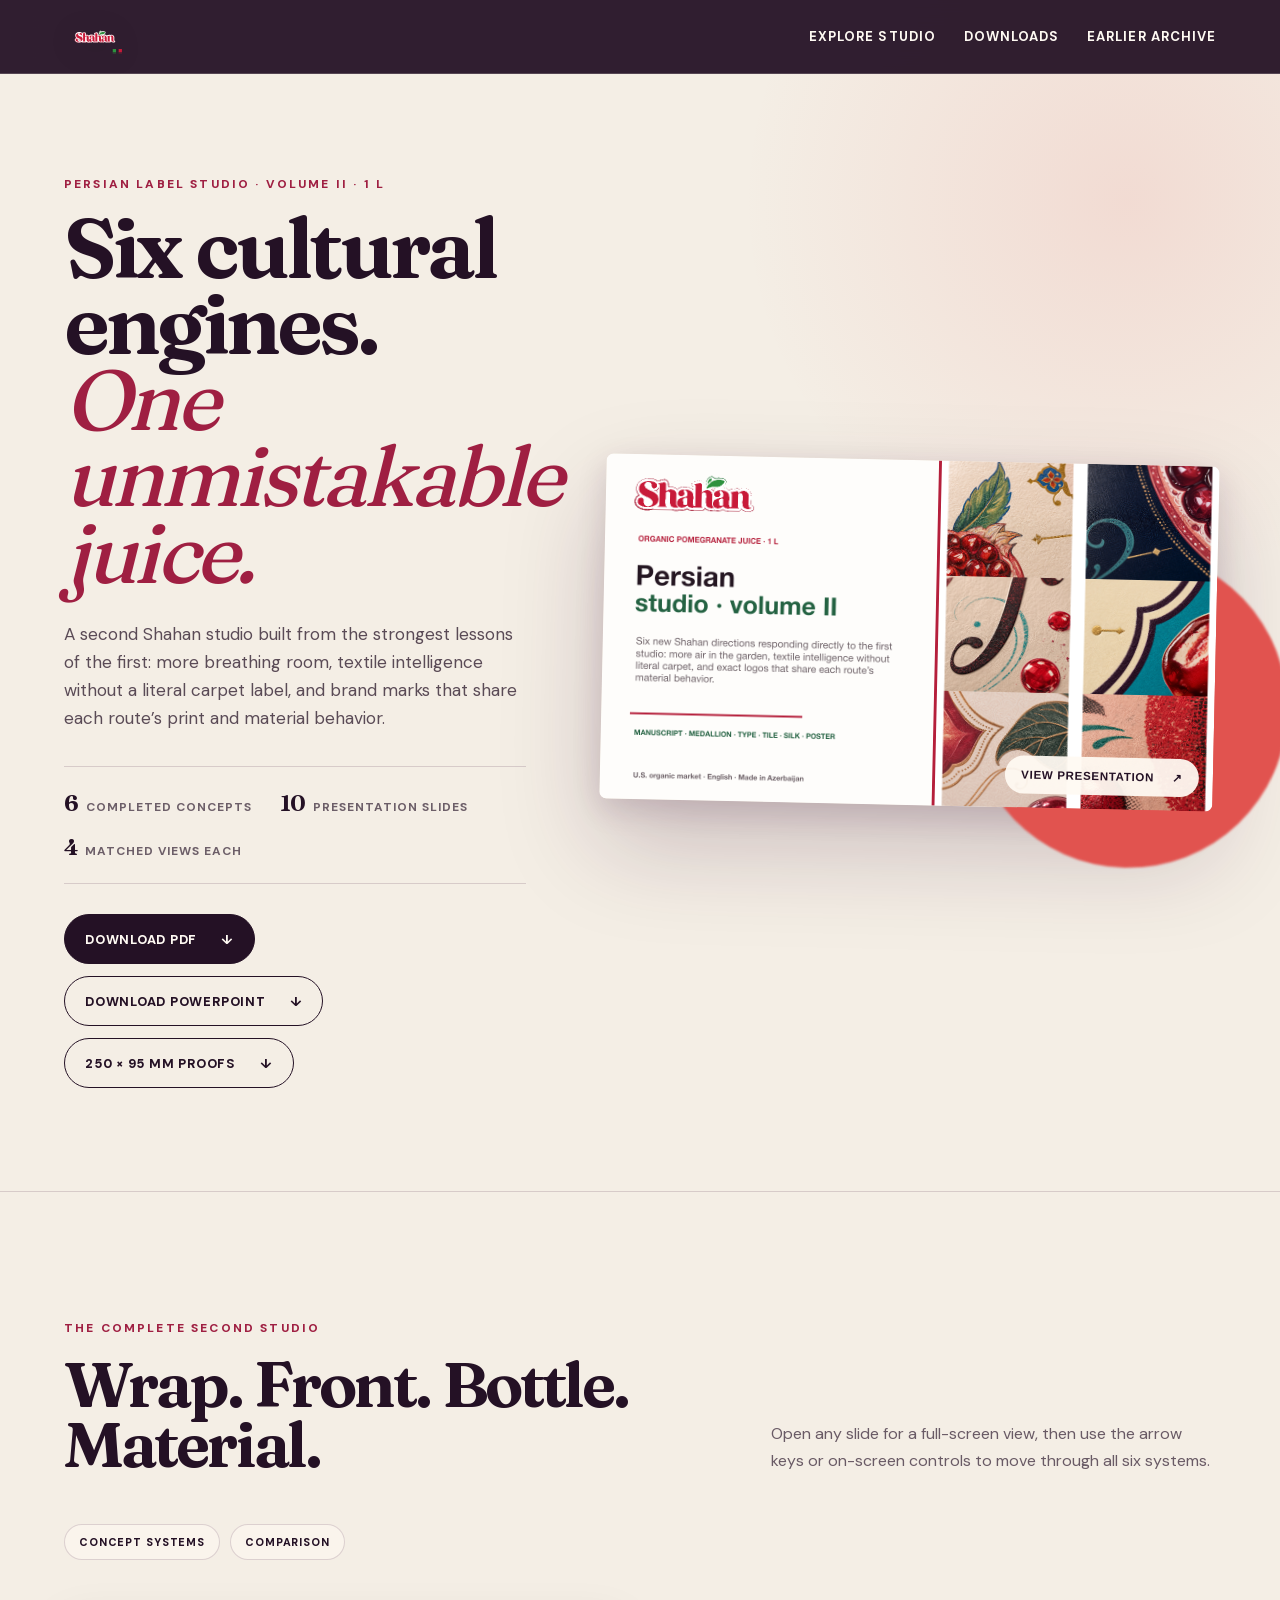
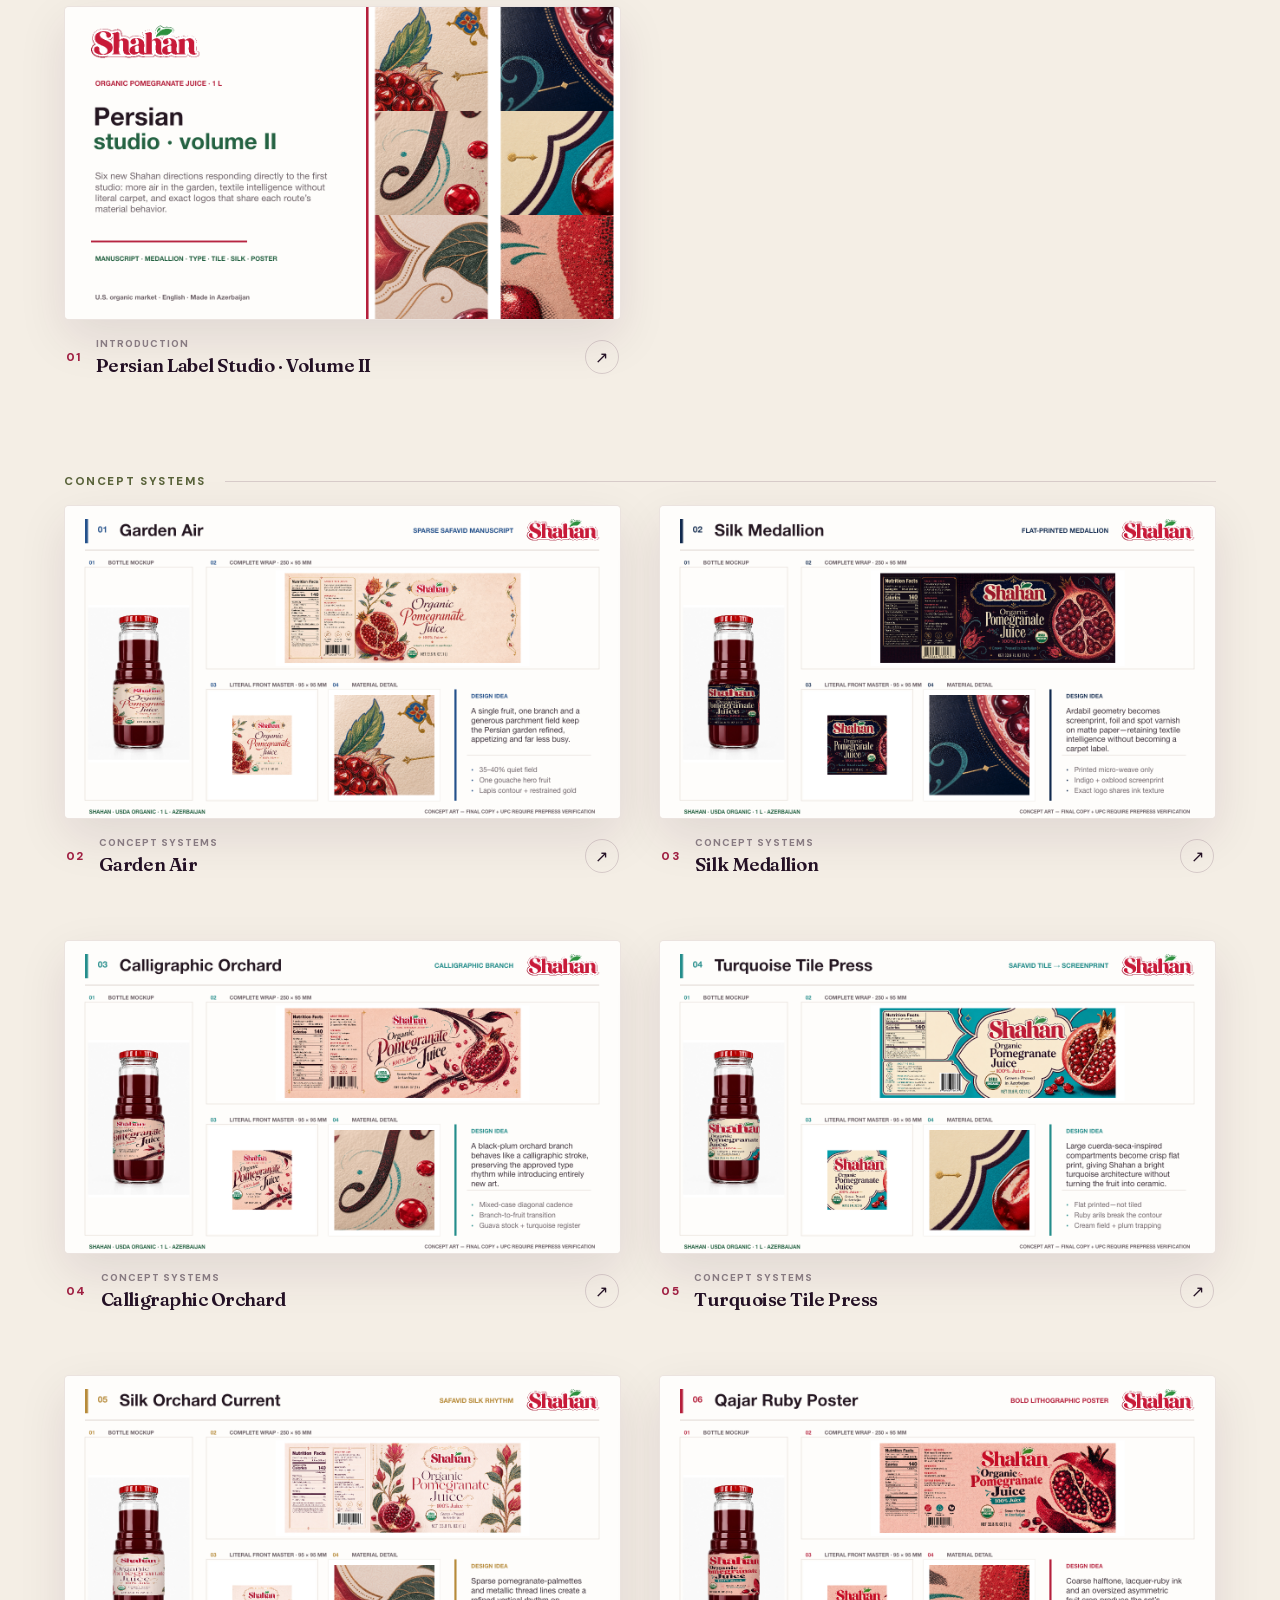
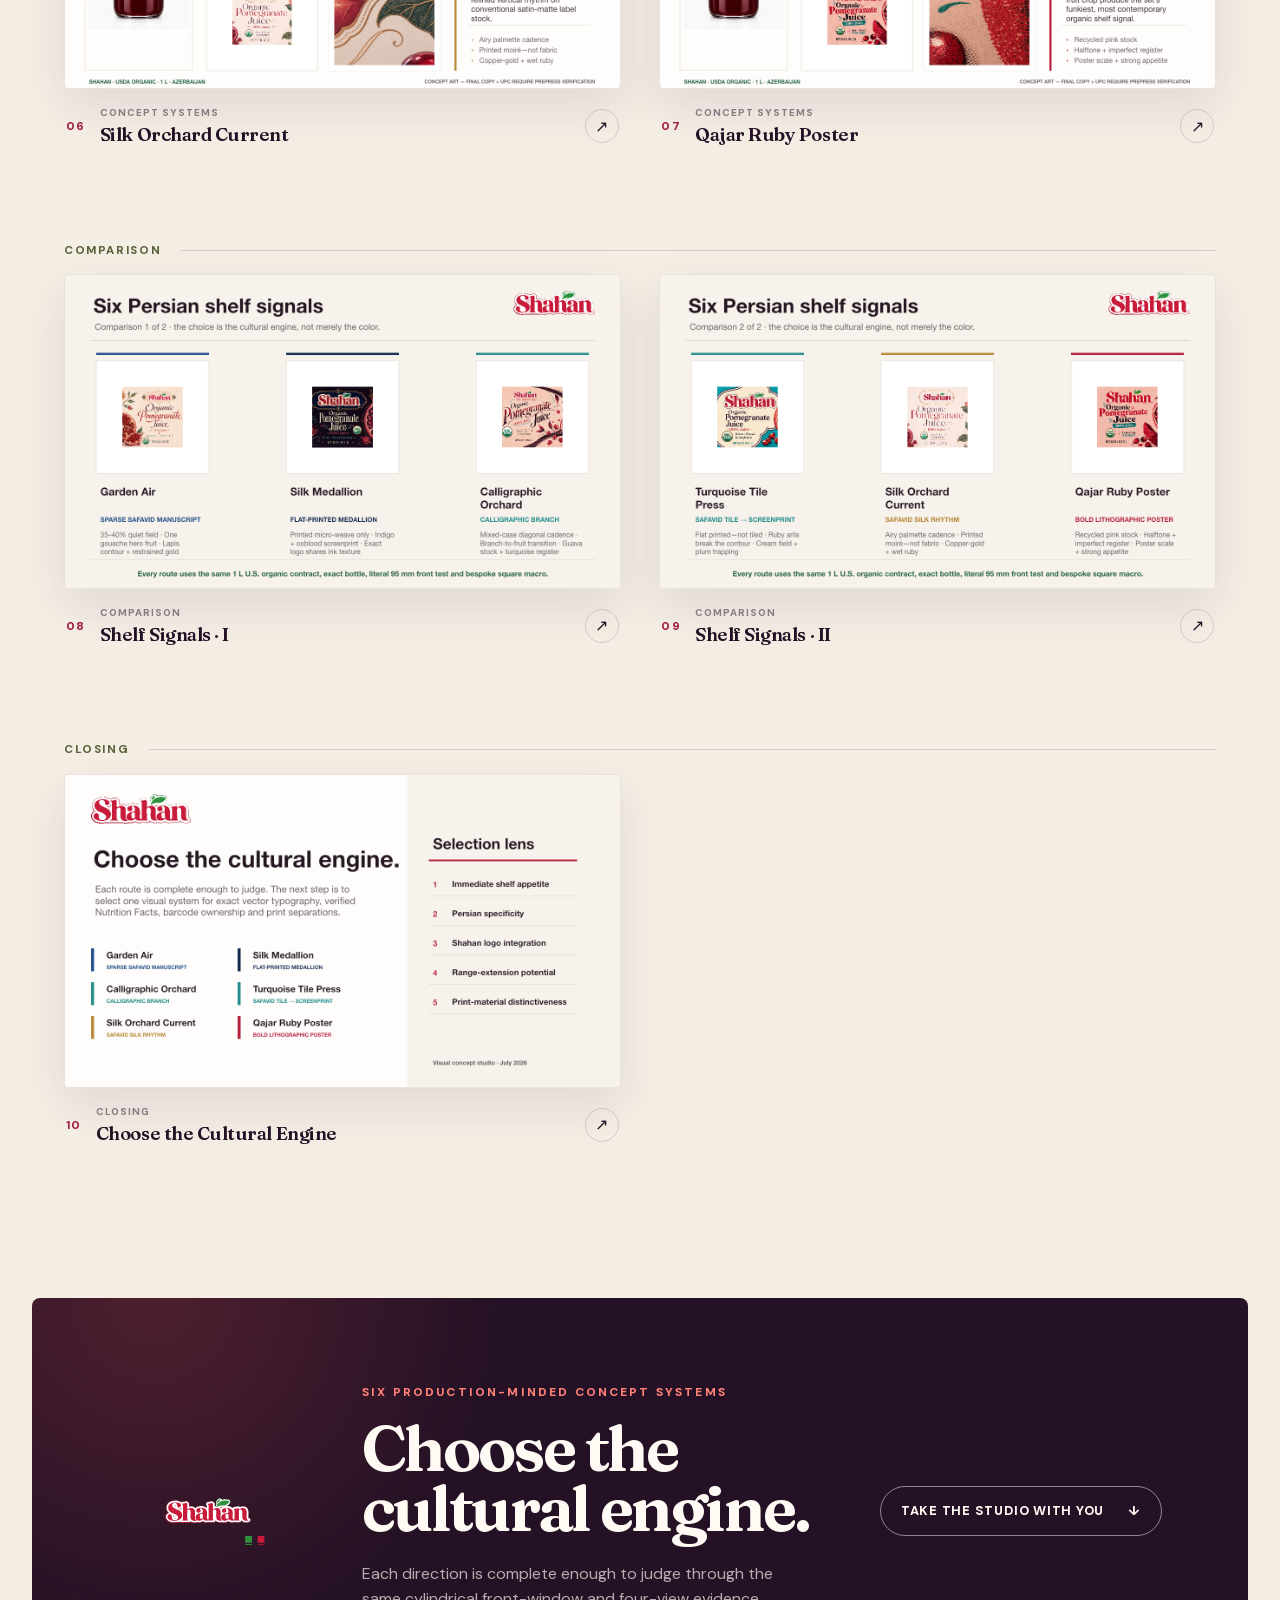
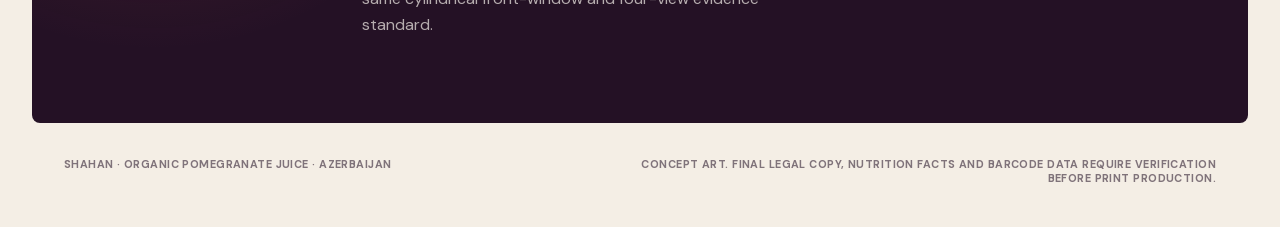
==== persian-volume-ii/index.html @ 379a32b7 "Publish Shahan Persian Label Studio Volume II" ====
<!doctype html>
<html lang="en">
  <head>
    <meta charset="utf-8" />
    <meta name="viewport" content="width=device-width, initial-scale=1" />
    <title>Shahan Persian Label Studio — Volume II</title>
    <meta
      name="description"
      content="Explore six Persian-influenced Shahan organic pomegranate juice label concepts through complete wraps, literal front masters, exact-bottle mockups and bespoke material details."
    />
    <meta property="og:title" content="Shahan Persian Label Studio — Volume II" />
    <meta
      property="og:description"
      content="Six new 1 L organic pomegranate juice label systems: manuscript, medallion, calligraphic, tile, silk and Qajar poster."
    />
    <meta property="og:type" content="website" />
    <meta
      property="og:url"
      content="https://brethro.github.io/shahan-label-route-archive/persian-volume-ii/"
    />
    <meta
      property="og:image"
      content="https://brethro.github.io/shahan-label-route-archive/persian-volume-ii/og.png"
    />
    <meta property="og:image:width" content="1280" />
    <meta property="og:image:height" content="720" />
    <meta property="og:image:alt" content="Shahan Persian Label Studio Volume II" />
    <meta name="twitter:card" content="summary_large_image" />
    <meta name="twitter:title" content="Shahan Persian Label Studio — Volume II" />
    <meta
      name="twitter:description"
      content="Six completed Persian-influenced organic pomegranate juice concepts."
    />
    <meta
      name="twitter:image"
      content="https://brethro.github.io/shahan-label-route-archive/persian-volume-ii/og.png"
    />
    <link rel="icon" href="./favicon.jpg" />
    <link rel="stylesheet" href="./styles.css" />
    <script src="./site.js" defer></script>
  </head>
  <body>
    <main>
      <header class="site-header">
        <a class="brand" href="#top" aria-label="Shahan Persian Label Studio home">
          <img src="./shahan-logo.svg" alt="Shahan" />
        </a>
        <nav aria-label="Primary navigation">
          <a href="#studio">Explore studio</a>
          <a href="#downloads">Downloads</a>
          <a href="../">Earlier archive</a>
        </nav>
      </header>

      <section class="hero" id="top">
        <div class="hero-copy">
          <p class="eyebrow">Persian label studio · Volume II · 1 L</p>
          <h1>
            Six cultural engines.
            <span> One unmistakable juice.</span>
          </h1>
          <p class="hero-intro">
            A second Shahan studio built from the strongest lessons of the first:
            more breathing room, textile intelligence without a literal carpet
            label, and brand marks that share each route’s print and material
            behavior.
          </p>
          <div class="hero-meta" aria-label="Studio summary">
            <span><strong>6</strong> completed concepts</span>
            <span><strong>10</strong> presentation slides</span>
            <span><strong>4</strong> matched views each</span>
          </div>
          <div class="hero-actions" id="downloads">
            <a
              class="button button-primary"
              href="./downloads/Shahan_Persian_Label_Studio_Volume_II.pdf"
              download
            >
              Download PDF <span aria-hidden="true">↓</span>
            </a>
            <a
              class="button button-secondary"
              href="./downloads/Shahan_Persian_Label_Studio_Volume_II.pptx"
              download
            >
              Download PowerPoint <span aria-hidden="true">↓</span>
            </a>
            <a
              class="button button-secondary"
              href="./downloads/Shahan_Persian_Label_Studio_Volume_II_250x95mm_Proofs.pdf"
              download
            >
              250 × 95 mm proofs <span aria-hidden="true">↓</span>
            </a>
          </div>
        </div>

        <button
          class="hero-cover"
          id="hero-cover"
          type="button"
          aria-label="Open Persian Label Studio presentation"
        >
          <img src="./slides/slide-01.png" alt="Shahan Persian Label Studio cover" />
          <span class="cover-action">
            View presentation <span aria-hidden="true">↗</span>
          </span>
        </button>
      </section>

      <section class="archive-intro" id="studio">
        <div>
          <p class="eyebrow">The complete second studio</p>
          <h2>Wrap. Front. Bottle. Material.</h2>
        </div>
        <p>
          Open any slide for a full-screen view, then use the arrow keys or
          on-screen controls to move through all six systems.
        </p>
      </section>

      <div class="group-links" id="group-links" aria-label="Jump to section"></div>
      <section
        class="slide-gallery"
        id="slide-gallery"
        aria-label="Persian Label Studio slides"
      ></section>

      <section class="closing-panel">
        <img src="./shahan-logo.svg" alt="Shahan" />
        <div>
          <p class="eyebrow">Six production-minded concept systems</p>
          <h2>Choose the cultural engine.</h2>
          <p>
            Each direction is complete enough to judge through the same
            cylindrical front-window and four-view evidence standard.
          </p>
        </div>
        <a
          class="button button-light"
          href="./downloads/Shahan_Persian_Label_Studio_Volume_II.pdf"
          download
        >
          Take the studio with you <span aria-hidden="true">↓</span>
        </a>
      </section>

      <footer>
        <span>Shahan · Organic Pomegranate Juice · Azerbaijan</span>
        <span>
          Concept art. Final legal copy, Nutrition Facts and barcode data
          require verification before print production.
        </span>
      </footer>
    </main>

    <div
      class="modal"
      id="slide-modal"
      role="dialog"
      aria-modal="true"
      aria-labelledby="modal-title"
      hidden
    >
      <div class="modal-toolbar">
        <div>
          <span id="modal-count"></span>
          <strong id="modal-title"></strong>
        </div>
        <button type="button" id="modal-close" aria-label="Close full-screen slide">
          Close <span aria-hidden="true">×</span>
        </button>
      </div>
      <div class="modal-stage">
        <button
          class="modal-arrow previous"
          id="modal-previous"
          type="button"
          aria-label="Previous slide"
        >
          ←
        </button>
        <img id="modal-image" src="./slides/slide-01.png" alt="" />
        <button
          class="modal-arrow next"
          id="modal-next"
          type="button"
          aria-label="Next slide"
        >
          →
        </button>
      </div>
    </div>
  </body>
</html>
---- persian-volume-ii/styles.css ----
@font-face {
  font-family: "DM Sans";
  font-display: swap;
  font-style: normal;
  font-weight: 100 1000;
  src: url("./fonts/dm-sans-latin.woff2") format("woff2");
}

@font-face {
  font-family: "Fraunces";
  font-display: swap;
  font-style: normal;
  font-weight: 100 900;
  src: url("./fonts/fraunces-latin.woff2") format("woff2");
}

:root {
  --cream: #f4eee5;
  --paper: #fffaf3;
  --ink: #241125;
  --plum: #3d1438;
  --berry: #9f1f42;
  --coral: #e1534f;
  --olive: #59633a;
  --green: #0e6b45;
  --line: rgba(61, 20, 56, 0.16);
  --font-sans: "DM Sans";
  --font-display: "Fraunces";
}

* {
  box-sizing: border-box;
}

html {
  scroll-behavior: smooth;
}

body {
  margin: 0;
  background:
    radial-gradient(circle at 88% 4%, rgba(225, 83, 79, 0.12), transparent 24rem),
    var(--cream);
  color: var(--ink);
  font-family: var(--font-sans), Arial, sans-serif;
  text-rendering: optimizeLegibility;
}

body.modal-open {
  overflow: hidden;
}

[hidden] {
  display: none !important;
}

button,
a {
  -webkit-tap-highlight-color: transparent;
}

a {
  color: inherit;
}

img {
  display: block;
  max-width: 100%;
}

.site-header {
  position: sticky;
  z-index: 30;
  top: 0;
  display: flex;
  min-height: 74px;
  align-items: center;
  justify-content: space-between;
  padding: 12px clamp(22px, 5vw, 80px);
  border-bottom: 1px solid rgba(255, 250, 243, 0.18);
  background: rgba(36, 17, 37, 0.94);
  color: var(--paper);
  backdrop-filter: blur(16px);
}

.brand img {
  width: 152px;
  height: 48px;
  object-fit: contain;
  object-position: left center;
  filter: drop-shadow(0 4px 14px rgba(0, 0, 0, 0.16));
}

.site-header nav {
  display: flex;
  gap: 28px;
  font-size: 0.82rem;
  font-weight: 700;
  letter-spacing: 0.08em;
  text-transform: uppercase;
}

.site-header nav a {
  text-decoration: none;
  transition: color 160ms ease;
}

.site-header nav a:hover {
  color: #ff8b80;
}

.hero {
  display: grid;
  min-height: calc(100svh - 74px);
  grid-template-columns: minmax(0, 0.86fr) minmax(480px, 1.14fr);
  gap: clamp(36px, 6vw, 108px);
  align-items: center;
  padding: clamp(56px, 8vw, 124px) clamp(22px, 5vw, 80px);
  overflow: hidden;
}

.hero-copy {
  position: relative;
  z-index: 1;
  max-width: 690px;
}

.eyebrow {
  margin: 0 0 18px;
  color: var(--berry);
  font-size: 0.75rem;
  font-weight: 800;
  letter-spacing: 0.18em;
  text-transform: uppercase;
}

h1,
h2 {
  margin: 0;
  font-family: var(--font-display), Georgia, serif;
  font-weight: 650;
  letter-spacing: -0.045em;
}

h1 {
  max-width: 750px;
  font-size: clamp(3.35rem, 6.6vw, 7.4rem);
  line-height: 0.9;
}

h1 span {
  color: var(--berry);
  font-style: italic;
  font-weight: 420;
}

.hero-intro {
  max-width: 640px;
  margin: 30px 0 0;
  color: rgba(36, 17, 37, 0.74);
  font-size: clamp(1.03rem, 1.35vw, 1.28rem);
  line-height: 1.62;
}

.hero-meta {
  display: flex;
  flex-wrap: wrap;
  gap: 16px 28px;
  margin-top: 34px;
  padding: 22px 0;
  border-top: 1px solid var(--line);
  border-bottom: 1px solid var(--line);
  color: rgba(36, 17, 37, 0.65);
  font-size: 0.75rem;
  font-weight: 700;
  letter-spacing: 0.08em;
  text-transform: uppercase;
}

.hero-meta span {
  display: flex;
  align-items: baseline;
  gap: 8px;
}

.hero-meta strong {
  color: var(--ink);
  font-family: var(--font-display), Georgia, serif;
  font-size: 1.4rem;
  letter-spacing: -0.03em;
}

.hero-actions {
  display: flex;
  flex-wrap: wrap;
  gap: 12px;
  margin-top: 30px;
}

.button {
  display: inline-flex;
  min-height: 50px;
  align-items: center;
  justify-content: space-between;
  gap: 24px;
  padding: 0 20px;
  border: 1px solid var(--ink);
  border-radius: 999px;
  font-size: 0.8rem;
  font-weight: 800;
  letter-spacing: 0.06em;
  text-decoration: none;
  text-transform: uppercase;
  transition:
    transform 160ms ease,
    background 160ms ease,
    color 160ms ease;
}

.button:hover {
  transform: translateY(-2px);
}

.button-primary {
  background: var(--ink);
  color: var(--paper);
}

.button-primary:hover {
  background: var(--berry);
}

.button-secondary {
  background: transparent;
}

.button-secondary:hover {
  background: var(--paper);
}

.hero-cover {
  position: relative;
  padding: 0;
  border: 0;
  border-radius: 7px;
  background: transparent;
  box-shadow:
    0 44px 100px rgba(61, 20, 56, 0.22),
    0 10px 30px rgba(61, 20, 56, 0.14);
  cursor: zoom-in;
  transform: rotate(1.25deg);
  transition: transform 240ms ease;
}

.hero-cover::before {
  position: absolute;
  z-index: -1;
  right: -12%;
  bottom: -17%;
  width: 52%;
  aspect-ratio: 1;
  border-radius: 50%;
  background: var(--coral);
  content: "";
  filter: blur(1px);
}

.hero-cover:hover {
  transform: rotate(0deg) translateY(-6px);
}

.hero-cover > img {
  width: 100%;
  border-radius: 7px;
}

.cover-action {
  position: absolute;
  right: 14px;
  bottom: 14px;
  display: flex;
  align-items: center;
  gap: 18px;
  padding: 12px 16px;
  border-radius: 999px;
  background: rgba(255, 250, 243, 0.94);
  color: var(--ink);
  font-size: 0.72rem;
  font-weight: 800;
  letter-spacing: 0.06em;
  text-transform: uppercase;
}

.archive-intro {
  display: grid;
  grid-template-columns: 1.2fr 0.8fr;
  gap: 40px;
  align-items: end;
  padding: clamp(86px, 10vw, 150px) clamp(22px, 5vw, 80px) 40px;
  border-top: 1px solid var(--line);
}

.archive-intro h2,
.closing-panel h2 {
  font-size: clamp(2.4rem, 5vw, 5.4rem);
  line-height: 0.94;
}

.archive-intro > p {
  max-width: 540px;
  margin: 0;
  color: rgba(36, 17, 37, 0.67);
  font-size: 1rem;
  line-height: 1.65;
}

.group-links {
  display: flex;
  gap: 10px;
  overflow-x: auto;
  padding: 10px clamp(22px, 5vw, 80px) 46px;
  scrollbar-width: none;
}

.group-links::-webkit-scrollbar {
  display: none;
}

.group-links a {
  flex: none;
  padding: 10px 14px;
  border: 1px solid var(--line);
  border-radius: 999px;
  background: rgba(255, 250, 243, 0.55);
  font-size: 0.68rem;
  font-weight: 800;
  letter-spacing: 0.08em;
  text-decoration: none;
  text-transform: uppercase;
}

.group-links a:hover {
  border-color: var(--berry);
  color: var(--berry);
}

.slide-gallery {
  display: grid;
  grid-template-columns: repeat(2, minmax(0, 1fr));
  gap: clamp(36px, 5vw, 76px) clamp(20px, 3vw, 46px);
  padding: 0 clamp(22px, 5vw, 80px) clamp(100px, 12vw, 180px);
}

.group-heading {
  grid-column: 1 / -1;
  display: flex;
  align-items: center;
  gap: 20px;
  margin: 32px 0 -48px;
  color: var(--olive);
  font-size: 0.72rem;
  font-weight: 800;
  letter-spacing: 0.14em;
  scroll-margin-top: 110px;
  text-transform: uppercase;
}

.group-heading::after {
  height: 1px;
  flex: 1;
  background: var(--line);
  content: "";
}

.slide-card {
  min-width: 0;
}

.slide-card > button {
  width: 100%;
  padding: 0;
  border: 0;
  background: transparent;
  color: inherit;
  cursor: zoom-in;
  font: inherit;
  text-align: left;
}

.slide-image {
  display: block;
  overflow: hidden;
  border: 1px solid rgba(61, 20, 56, 0.1);
  border-radius: 5px;
  background: var(--paper);
  box-shadow: 0 18px 48px rgba(61, 20, 56, 0.1);
}

.slide-image img {
  width: 100%;
  aspect-ratio: 16 / 9;
  object-fit: cover;
  transition: transform 320ms ease;
}

.slide-card button:hover .slide-image img {
  transform: scale(1.018);
}

.slide-caption {
  display: grid;
  grid-template-columns: auto minmax(0, 1fr) auto;
  gap: 14px;
  align-items: center;
  padding: 17px 2px 0;
}

.slide-number {
  color: var(--berry);
  font-size: 0.74rem;
  font-weight: 800;
  letter-spacing: 0.12em;
}

.slide-caption small,
.slide-caption strong {
  display: block;
}

.slide-caption small {
  margin-bottom: 4px;
  color: rgba(36, 17, 37, 0.5);
  font-size: 0.62rem;
  font-weight: 800;
  letter-spacing: 0.1em;
  text-transform: uppercase;
}

.slide-caption strong {
  overflow: hidden;
  font-family: var(--font-display), Georgia, serif;
  font-size: clamp(1rem, 1.45vw, 1.3rem);
  font-weight: 600;
  letter-spacing: -0.025em;
  text-overflow: ellipsis;
  white-space: nowrap;
}

.open-mark {
  display: grid;
  width: 34px;
  height: 34px;
  place-items: center;
  border: 1px solid var(--line);
  border-radius: 50%;
  transition:
    background 160ms ease,
    color 160ms ease;
}

.slide-card button:hover .open-mark {
  background: var(--ink);
  color: var(--paper);
}

.closing-panel {
  display: grid;
  grid-template-columns: 180px minmax(0, 1fr) auto;
  gap: clamp(28px, 5vw, 72px);
  align-items: center;
  margin: 0 clamp(14px, 2.5vw, 40px);
  padding: clamp(42px, 7vw, 86px);
  border-radius: 8px;
  background:
    radial-gradient(circle at 10% 0%, rgba(225, 83, 79, 0.22), transparent 22rem),
    var(--ink);
  color: var(--paper);
}

.closing-panel > img {
  width: 180px;
  max-height: 100px;
  object-fit: contain;
}

.closing-panel .eyebrow {
  color: #ff8279;
}

.closing-panel p:not(.eyebrow) {
  max-width: 620px;
  margin: 22px 0 0;
  color: rgba(255, 250, 243, 0.67);
  line-height: 1.6;
}

.button-light {
  border-color: rgba(255, 250, 243, 0.5);
  color: var(--paper);
  white-space: nowrap;
}

.button-light:hover {
  border-color: var(--paper);
  background: var(--paper);
  color: var(--ink);
}

footer {
  display: flex;
  gap: 30px;
  justify-content: space-between;
  padding: 34px clamp(22px, 5vw, 80px) 42px;
  color: rgba(36, 17, 37, 0.56);
  font-size: 0.68rem;
  font-weight: 700;
  letter-spacing: 0.04em;
  text-transform: uppercase;
}

footer span:last-child {
  max-width: 620px;
  text-align: right;
}

.modal {
  position: fixed;
  z-index: 100;
  inset: 0;
  display: grid;
  grid-template-rows: auto minmax(0, 1fr);
  padding: 18px;
  background: rgba(20, 8, 20, 0.96);
  color: var(--paper);
  backdrop-filter: blur(18px);
}

.modal-toolbar {
  display: flex;
  align-items: center;
  justify-content: space-between;
  padding: 0 4px 16px;
}

.modal-toolbar > div {
  display: flex;
  min-width: 0;
  align-items: baseline;
  gap: 16px;
}

.modal-toolbar span {
  color: #ff8279;
  font-size: 0.68rem;
  font-weight: 800;
  letter-spacing: 0.12em;
}

.modal-toolbar strong {
  overflow: hidden;
  font-family: var(--font-display), Georgia, serif;
  font-size: clamp(1rem, 2vw, 1.45rem);
  font-weight: 520;
  text-overflow: ellipsis;
  white-space: nowrap;
}

.modal-toolbar button {
  padding: 8px 0 8px 24px;
  border: 0;
  background: transparent;
  color: var(--paper);
  cursor: pointer;
  font: inherit;
  font-size: 0.72rem;
  font-weight: 800;
  letter-spacing: 0.08em;
  text-transform: uppercase;
}

.modal-toolbar button span {
  margin-left: 8px;
  color: inherit;
  font-size: 1.4rem;
}

.modal-stage {
  position: relative;
  display: grid;
  min-height: 0;
  place-items: center;
}

.modal-stage > img {
  max-width: min(100%, calc((100vh - 104px) * 1.7778));
  max-height: calc(100vh - 104px);
  border-radius: 4px;
  box-shadow: 0 30px 100px rgba(0, 0, 0, 0.36);
}

.modal-arrow {
  position: absolute;
  z-index: 2;
  top: 50%;
  display: grid;
  width: 50px;
  height: 50px;
  place-items: center;
  border: 1px solid rgba(255, 250, 243, 0.34);
  border-radius: 50%;
  background: rgba(36, 17, 37, 0.76);
  color: var(--paper);
  cursor: pointer;
  font-size: 1.2rem;
  transform: translateY(-50%);
  transition: background 160ms ease;
}

.modal-arrow:hover:not(:disabled) {
  background: var(--berry);
}

.modal-arrow:disabled {
  cursor: not-allowed;
  opacity: 0.25;
}

.modal-arrow.previous {
  left: 14px;
}

.modal-arrow.next {
  right: 14px;
}

@media (max-width: 1050px) {
  .hero {
    min-height: auto;
    grid-template-columns: 1fr;
    padding-top: 78px;
  }

  .hero-copy {
    max-width: 840px;
  }

  .hero-cover {
    width: min(94%, 940px);
    justify-self: center;
  }

  .closing-panel {
    grid-template-columns: 120px minmax(0, 1fr);
  }

  .closing-panel > img {
    width: 120px;
  }

  .closing-panel .button {
    grid-column: 2;
    justify-self: start;
  }
}

@media (max-width: 760px) {
  .site-header {
    min-height: 64px;
  }

  .brand img {
    width: 116px;
    height: 38px;
  }

  .site-header nav {
    gap: 14px;
    font-size: 0.62rem;
  }

  .site-header nav a:first-child {
    display: none;
  }

  .hero {
    min-height: auto;
    grid-template-columns: minmax(0, 1fr);
    gap: 56px;
    padding-top: 58px;
  }

  h1 {
    font-size: clamp(3.45rem, 16vw, 5.6rem);
  }

  .hero-meta {
    display: grid;
    grid-template-columns: 1fr 1fr;
  }

  .hero-actions {
    display: grid;
  }

  .button {
    width: 100%;
  }

  .hero-cover {
    width: 100%;
    transform: none;
  }

  .archive-intro {
    grid-template-columns: 1fr;
    gap: 24px;
  }

  .slide-gallery {
    grid-template-columns: 1fr;
  }

  .group-heading {
    margin-bottom: -20px;
  }

  .slide-caption strong {
    white-space: normal;
  }

  .closing-panel {
    grid-template-columns: 1fr;
    margin: 0 10px;
    padding: 38px 24px;
  }

  .closing-panel .button {
    grid-column: 1;
  }

  footer {
    flex-direction: column;
  }

  footer span:last-child {
    text-align: left;
  }

  .modal {
    padding: 12px;
  }

  .modal-toolbar > div {
    display: block;
  }

  .modal-toolbar strong {
    display: block;
    max-width: 72vw;
    margin-top: 4px;
    font-size: 0.92rem;
  }

  .modal-toolbar button {
    padding-left: 10px;
  }

  .modal-arrow {
    top: auto;
    bottom: 8px;
    width: 46px;
    height: 46px;
    transform: none;
  }

  .modal-arrow.previous {
    left: calc(50% - 56px);
  }

  .modal-arrow.next {
    right: calc(50% - 56px);
  }
}

@media (prefers-reduced-motion: reduce) {
  html {
    scroll-behavior: auto;
  }

  *,
  *::before,
  *::after {
    transition-duration: 0.01ms !important;
  }
}
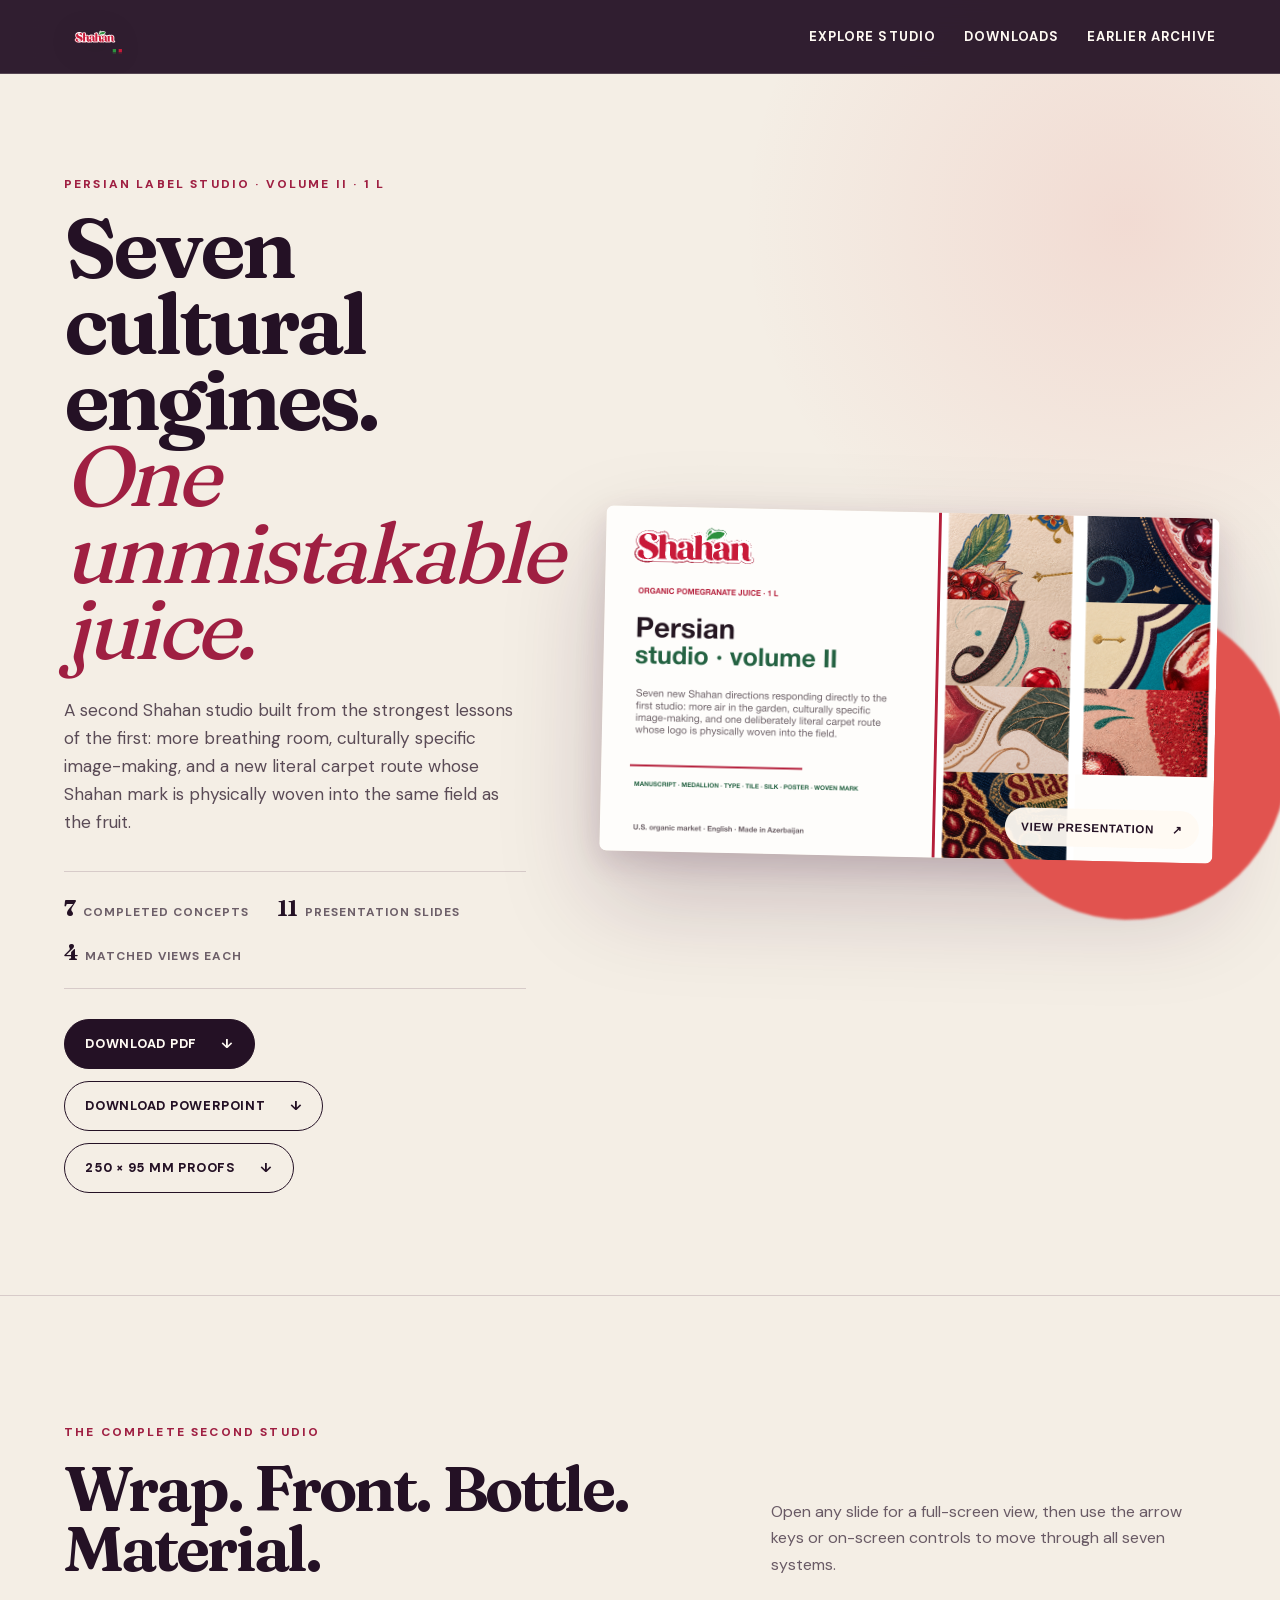
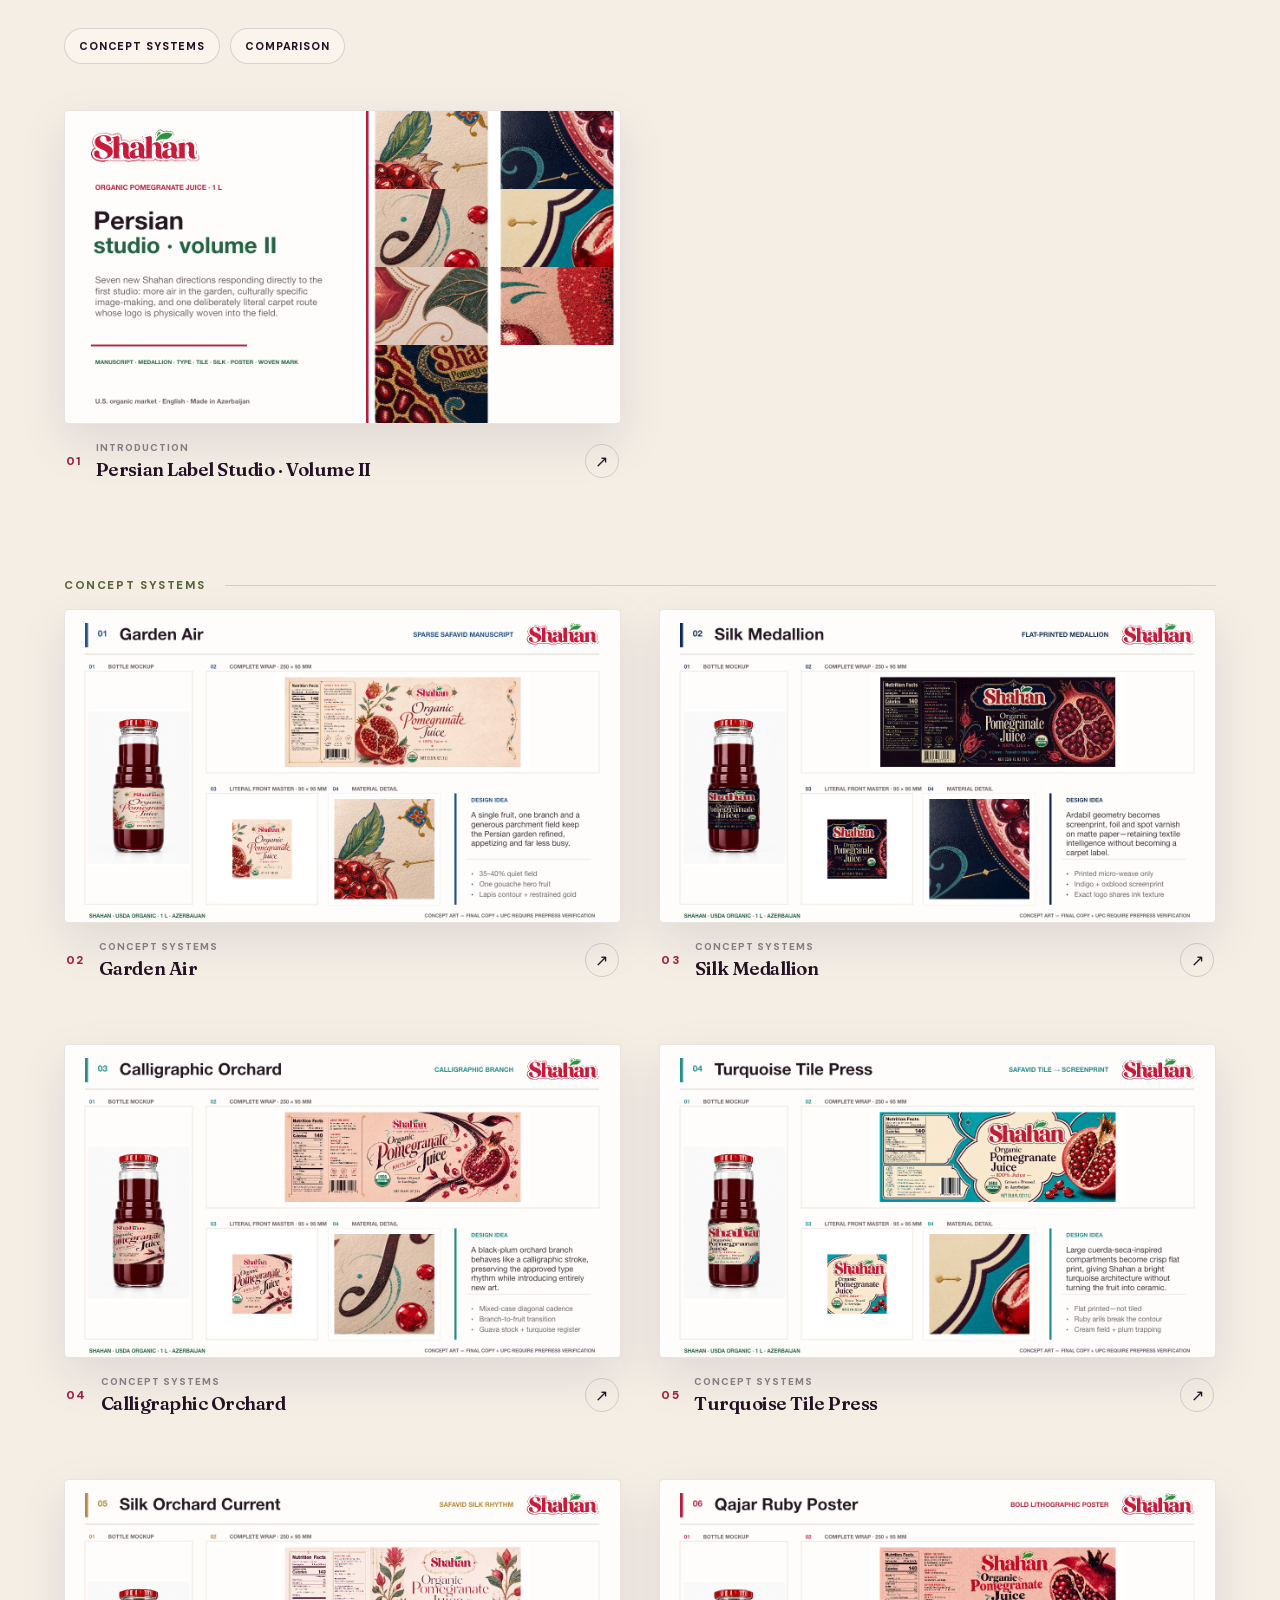
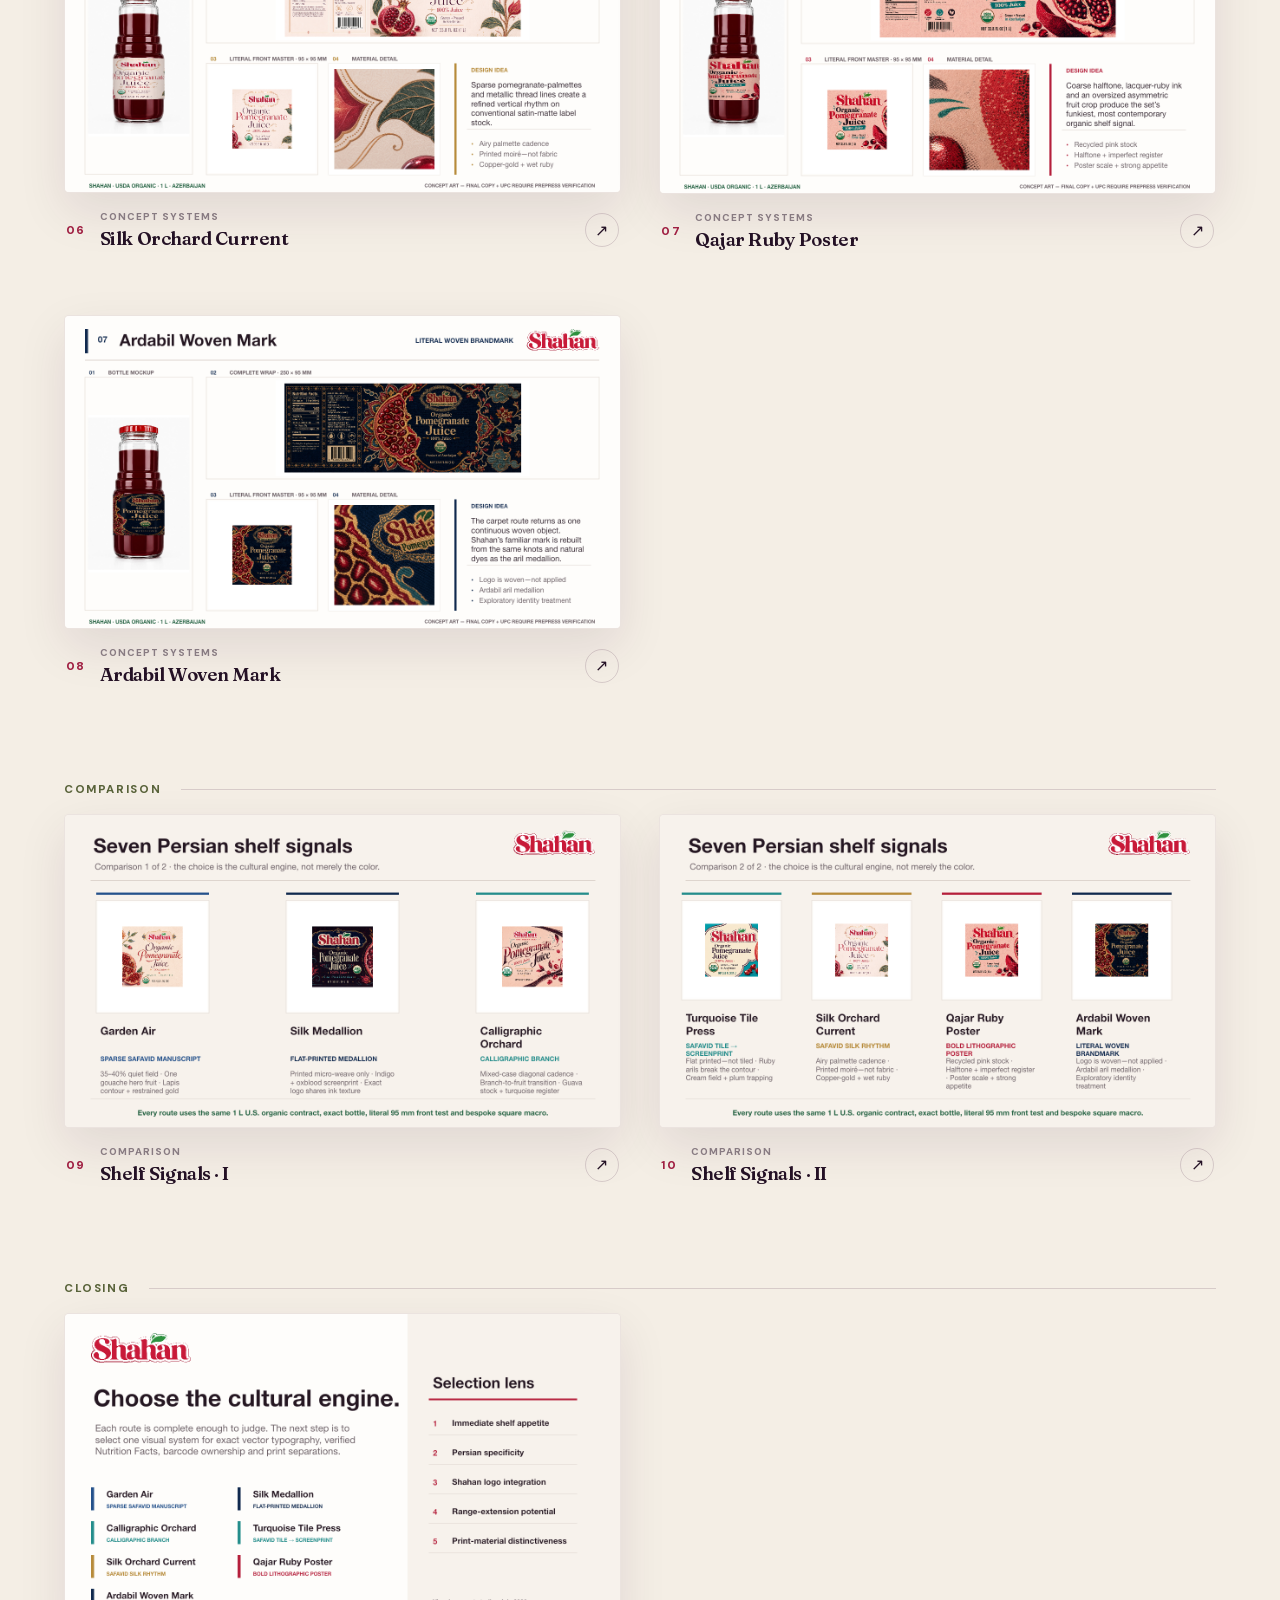
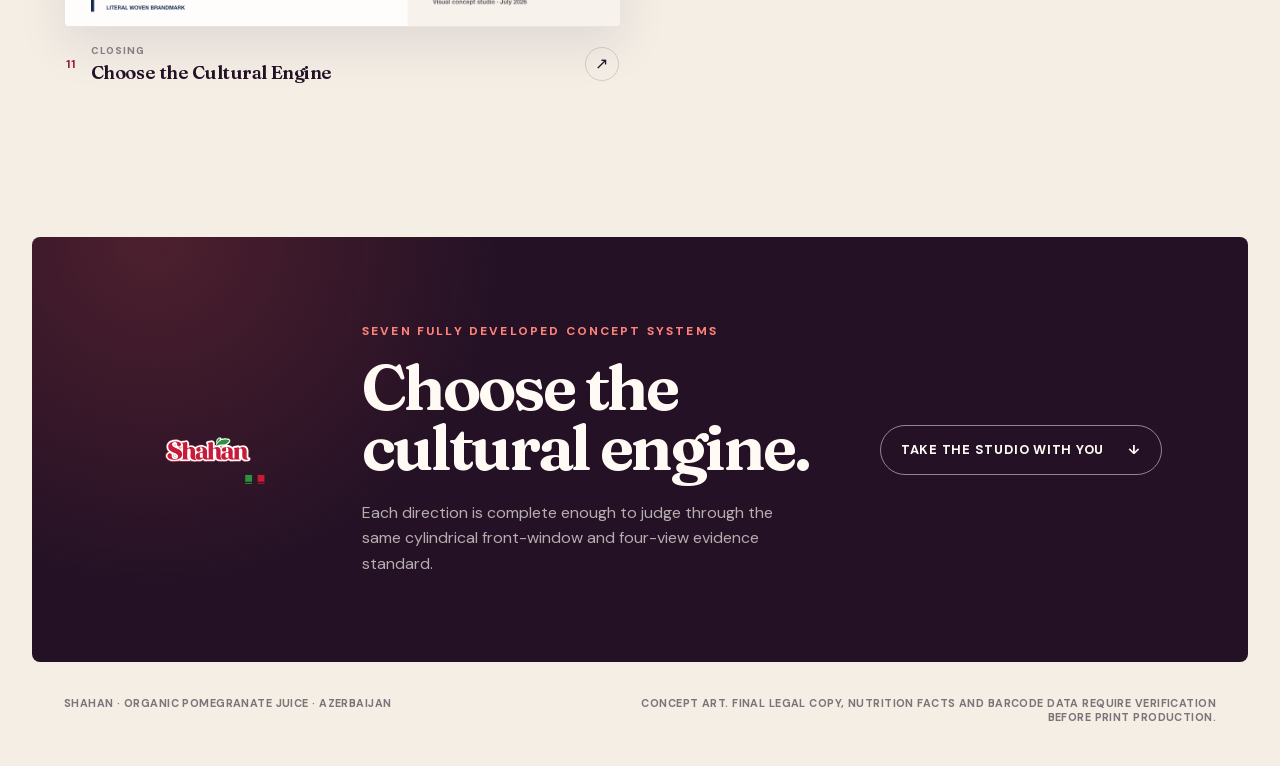
==== commit 1065e947: "Add restored Ardabil woven mark route" ====
--- a/persian-volume-ii/index.html
+++ b/persian-volume-ii/index.html
@@ -6,12 +6,12 @@
     <title>Shahan Persian Label Studio — Volume II</title>
     <meta
       name="description"
-      content="Explore six Persian-influenced Shahan organic pomegranate juice label concepts through complete wraps, literal front masters, exact-bottle mockups and bespoke material details."
+      content="Explore seven Persian-influenced Shahan organic pomegranate juice label concepts through complete wraps, literal front masters, exact-bottle mockups and bespoke material details."
     />
     <meta property="og:title" content="Shahan Persian Label Studio — Volume II" />
     <meta
       property="og:description"
-      content="Six new 1 L organic pomegranate juice label systems: manuscript, medallion, calligraphic, tile, silk and Qajar poster."
+      content="Seven 1 L organic pomegranate juice label systems, including the new Ardabil Woven Mark with a physically woven Shahan logo."
     />
     <meta property="og:type" content="website" />
     <meta
@@ -29,7 +29,7 @@
     <meta name="twitter:title" content="Shahan Persian Label Studio — Volume II" />
     <meta
       name="twitter:description"
-      content="Six completed Persian-influenced organic pomegranate juice concepts."
+      content="Seven completed Persian-influenced organic pomegranate juice concepts."
     />
     <meta
       name="twitter:image"
@@ -56,18 +56,18 @@
         <div class="hero-copy">
           <p class="eyebrow">Persian label studio · Volume II · 1 L</p>
           <h1>
-            Six cultural engines.
+            Seven cultural engines.
             <span> One unmistakable juice.</span>
           </h1>
           <p class="hero-intro">
             A second Shahan studio built from the strongest lessons of the first:
-            more breathing room, textile intelligence without a literal carpet
-            label, and brand marks that share each route’s print and material
-            behavior.
+            more breathing room, culturally specific image-making, and a new
+            literal carpet route whose Shahan mark is physically woven into the
+            same field as the fruit.
           </p>
           <div class="hero-meta" aria-label="Studio summary">
-            <span><strong>6</strong> completed concepts</span>
-            <span><strong>10</strong> presentation slides</span>
+            <span><strong>7</strong> completed concepts</span>
+            <span><strong>11</strong> presentation slides</span>
             <span><strong>4</strong> matched views each</span>
           </div>
           <div class="hero-actions" id="downloads">
@@ -115,7 +115,7 @@
         </div>
         <p>
           Open any slide for a full-screen view, then use the arrow keys or
-          on-screen controls to move through all six systems.
+          on-screen controls to move through all seven systems.
         </p>
       </section>
 
@@ -129,7 +129,7 @@
       <section class="closing-panel">
         <img src="./shahan-logo.svg" alt="Shahan" />
         <div>
-          <p class="eyebrow">Six production-minded concept systems</p>
+          <p class="eyebrow">Seven fully developed concept systems</p>
           <h2>Choose the cultural engine.</h2>
           <p>
             Each direction is complete enough to judge through the same
